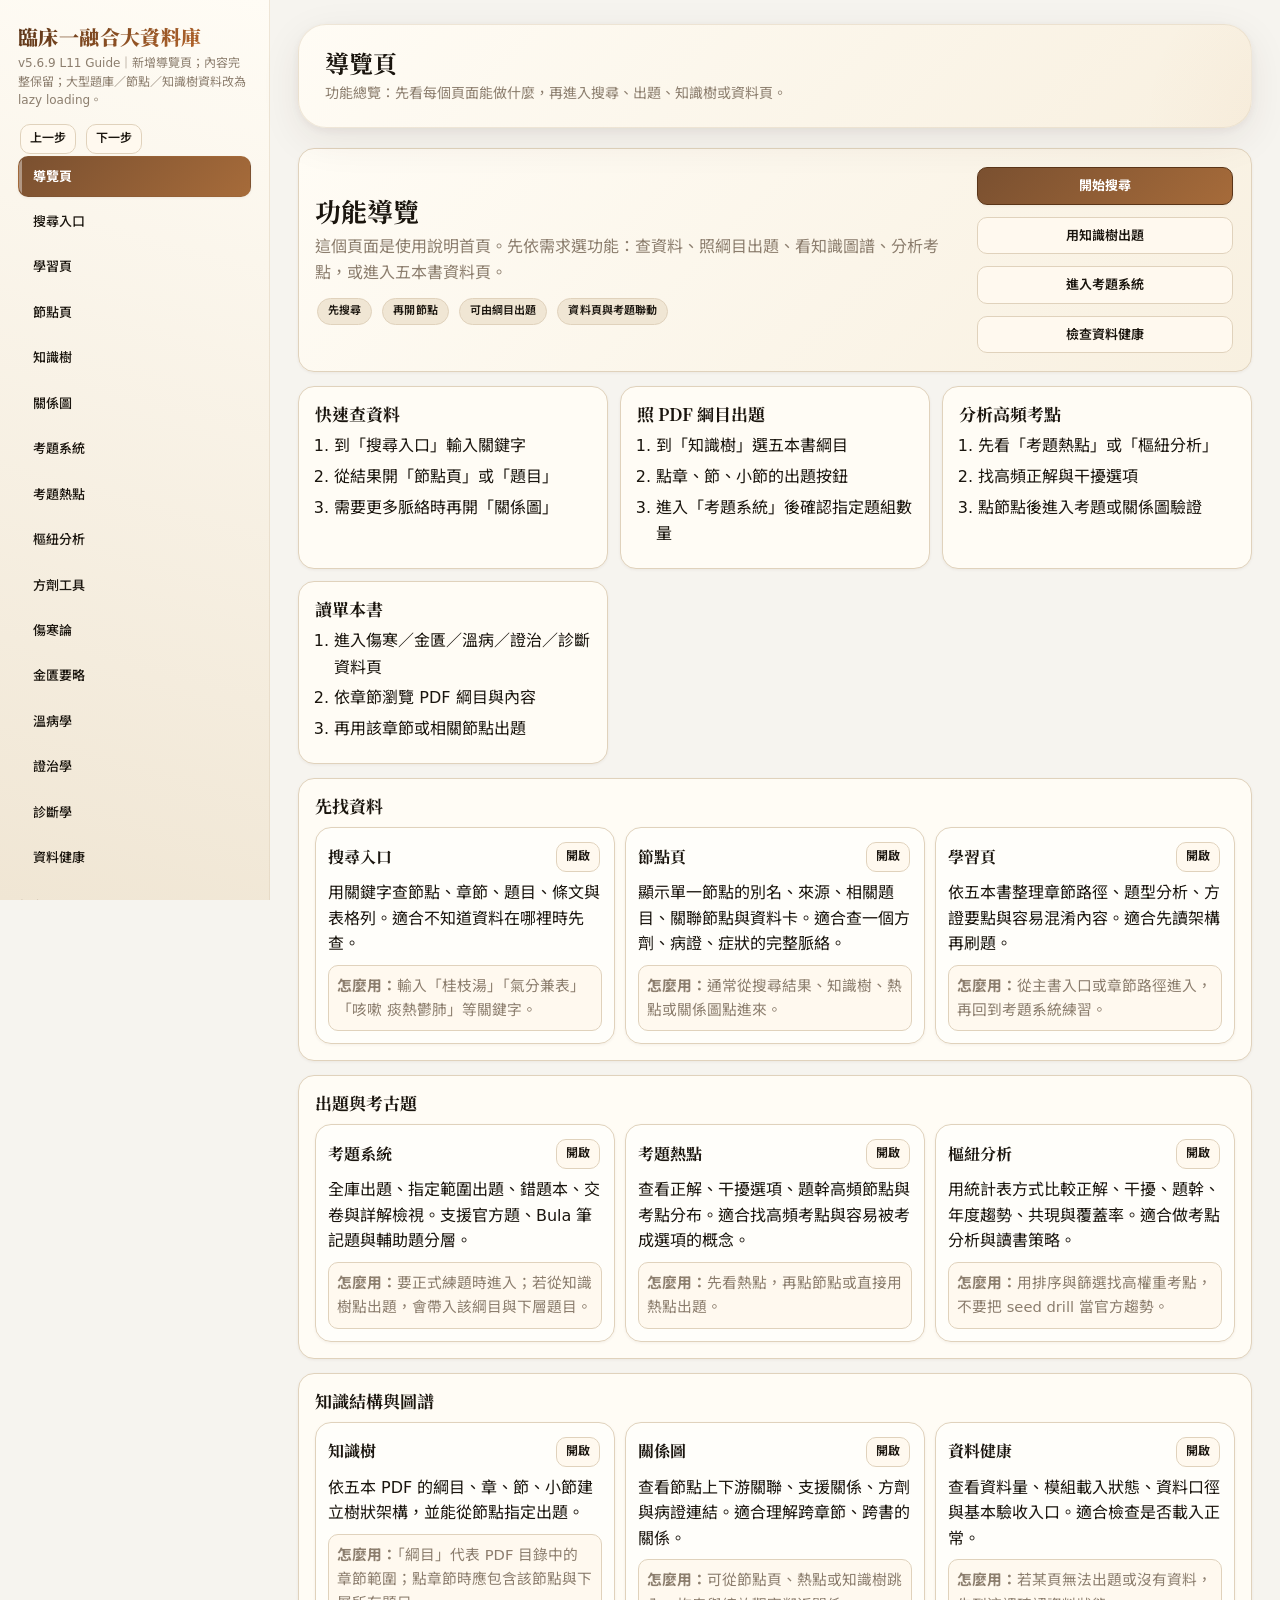
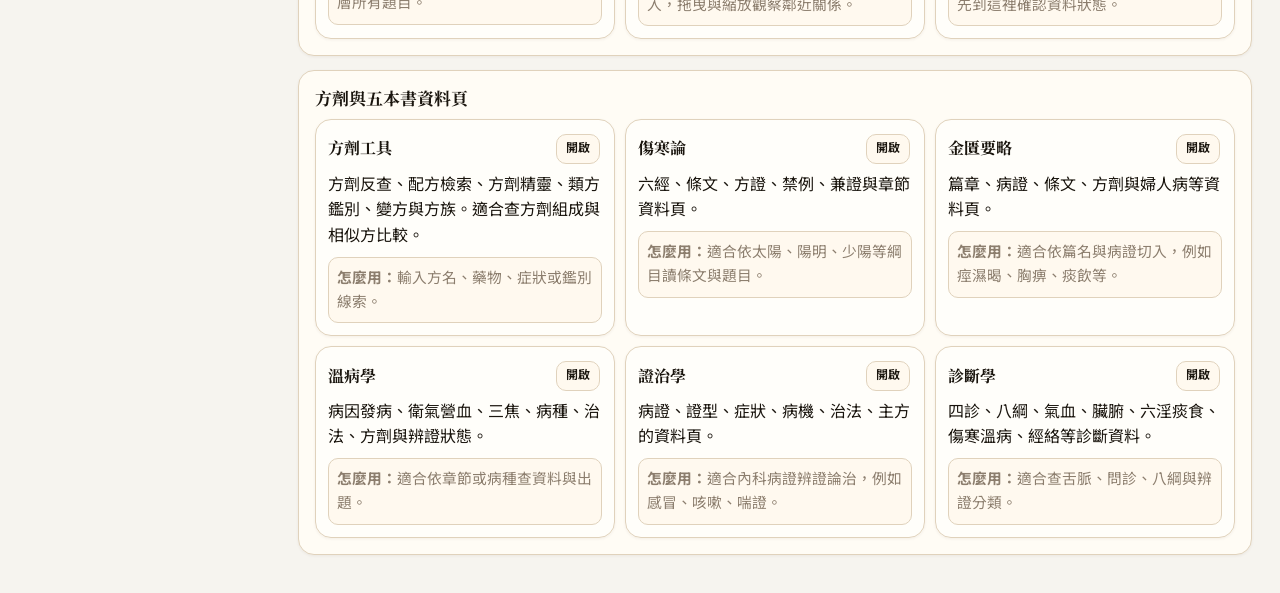
==== index.html @ 89e04a14 "Deploy clinical1 fused knowledge tree site Add guide page and PDF-based knowledge tree quiz scope." ====
<!doctype html>
<html lang="zh-Hant">
<head>
<meta charset="utf-8">
<meta name="viewport" content="width=device-width, initial-scale=1">
<meta http-equiv="refresh" content="0;url=app/index.html">
<title>臨床一融合大資料庫 v5.6.9 L11 Guide</title>
<style>body{font-family:system-ui,"Noto Sans TC",sans-serif;line-height:1.7;padding:32px;background:#fffaf0;color:#1f2937}.card{max-width:760px;border:1px solid #e5e7eb;border-radius:16px;padding:20px;background:#fff;box-shadow:0 8px 24px #0001}a{color:#2563eb;font-weight:700}</style>
</head>
<body>
<div class="card">
<h1>臨床一融合大資料庫 v5.6.9 L11 Guide</h1>
<p>正在轉到主頁。若沒有自動跳轉，請點：<a href="app/index.html">開啟 Clinical1 v5.6.9 L11 Guide</a></p>
<p>建議使用 <b>00_START_CLINICAL1_FUSED_L11_COMPLETE.bat</b> 啟動，不要直接用 file:// 開啟，否則瀏覽器會擋 JSON 載入。</p>
</div>
</body></html>
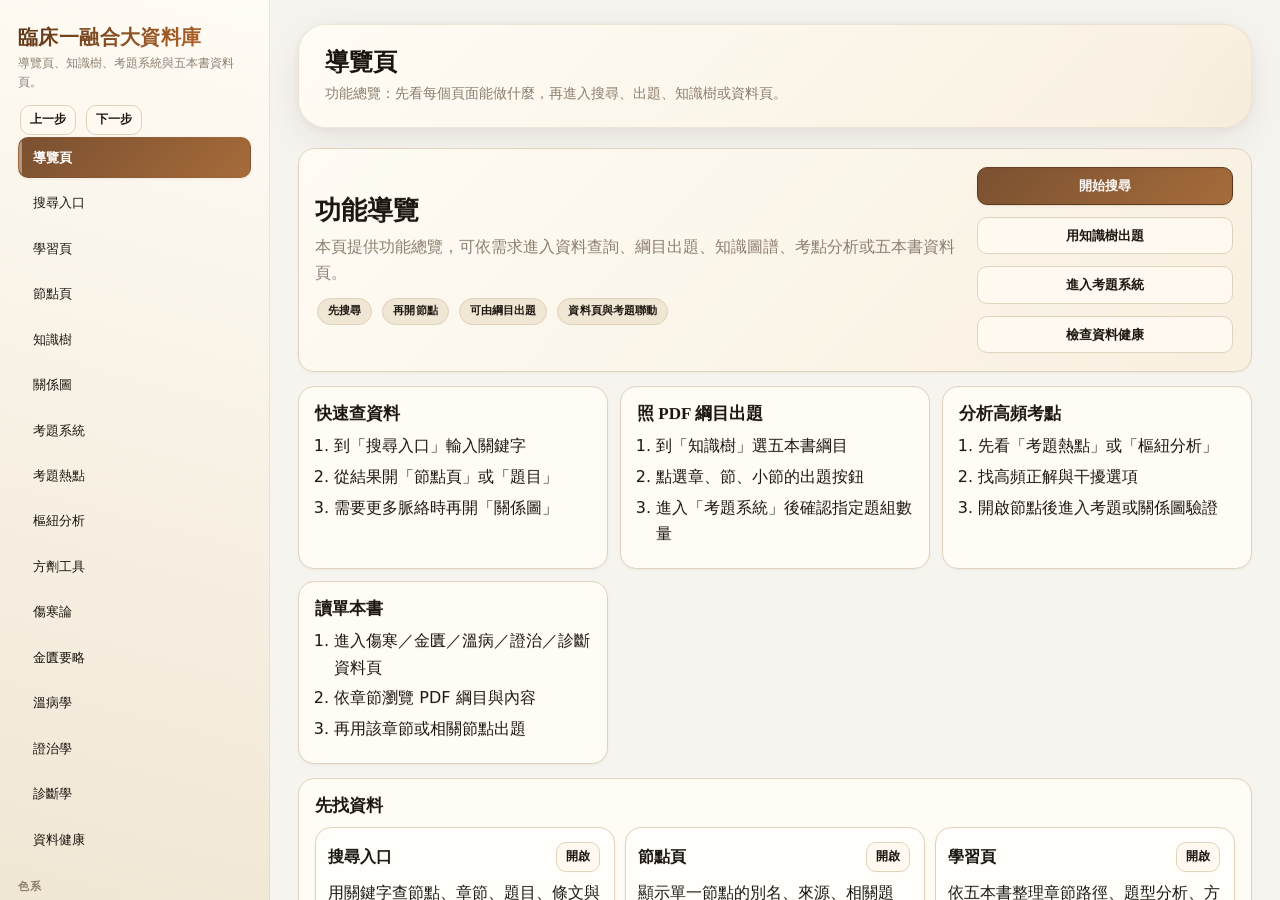
==== commit 18e1d139: "修正詞句" ====
--- a/index.html
+++ b/index.html
@@ -4,13 +4,12 @@
 <meta charset="utf-8">
 <meta name="viewport" content="width=device-width, initial-scale=1">
 <meta http-equiv="refresh" content="0;url=app/index.html">
-<title>臨床一融合大資料庫 v5.6.9 L11 Guide</title>
+<title>臨床一融合大資料庫</title>
 <style>body{font-family:system-ui,"Noto Sans TC",sans-serif;line-height:1.7;padding:32px;background:#fffaf0;color:#1f2937}.card{max-width:760px;border:1px solid #e5e7eb;border-radius:16px;padding:20px;background:#fff;box-shadow:0 8px 24px #0001}a{color:#2563eb;font-weight:700}</style>
 </head>
 <body>
 <div class="card">
-<h1>臨床一融合大資料庫 v5.6.9 L11 Guide</h1>
-<p>正在轉到主頁。若沒有自動跳轉，請點：<a href="app/index.html">開啟 Clinical1 v5.6.9 L11 Guide</a></p>
-<p>建議使用 <b>00_START_CLINICAL1_FUSED_L11_COMPLETE.bat</b> 啟動，不要直接用 file:// 開啟，否則瀏覽器會擋 JSON 載入。</p>
+<h1>臨床一融合大資料庫</h1>
+<p>正在轉到主頁。若未自動跳轉，請點：<a href="app/index.html">開啟主頁</a></p>
 </div>
 </body></html>
